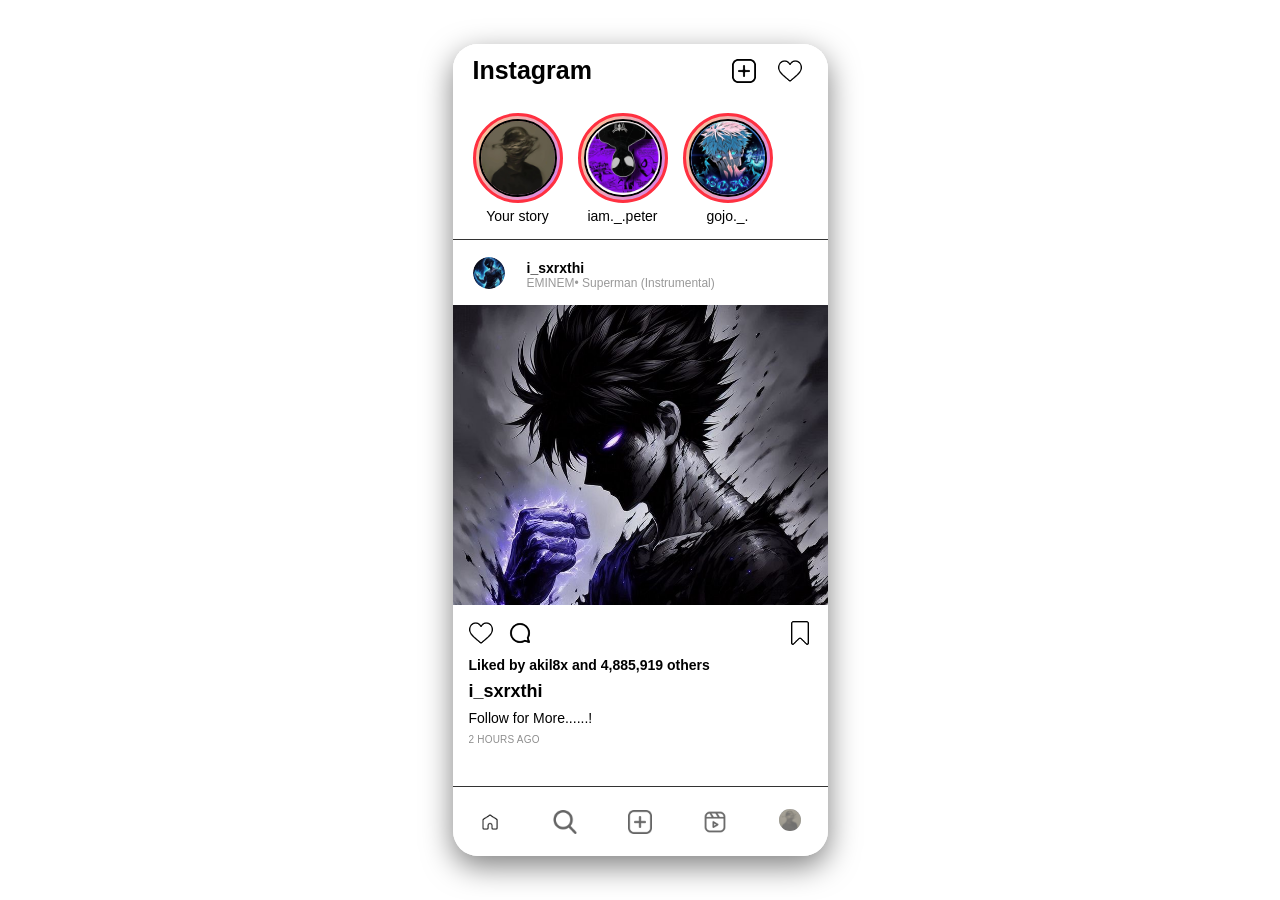
==== index.html @ 061424a2 "Initial commit" ====
<!DOCTYPE html>
<html lang="en">
<head>
    <meta charset="UTF-8">
    <meta name="viewport" content="width=device-width, initial-scale=1.0">
    <title>Instagram</title>
    <link rel="stylesheet" href="style.css">
</head>
<body>
    <div class="phone-container">
        

        <div id="homePage" class="page active">
            <div class="header">
                <div>
                    
                    <h1 class="insta-logo">Instagram</h1>
                    <div class="header-actions">
                        <img src="moree.png" class="header-icon" alt="Upload">
                        <img src="heart.png" class="header-icon" alt="Notifications">
                    </div>
                </div>
            </div>

            <div class="stories-section">
                <div class="stories">
                    <div class="story">
                        <div class="story-pic has-story">
                            <img src="7fcf8ed2-b552-45db-b5a7-2cce4ccdba39.jpg" alt="Virat Kohli" class="story-avatar">
                        </div>
                        <div class="story-name"><p>Your story</p></div>
                    </div>
                    <div class="story">
                        <div class="story-pic has-story">
                            <img src="941aaa55-2113-4770-9723-f524608c39d5.jpg" alt="Virat Kohli" class="story-avatar">
                        </div>
                        <div class="story-name"><p>iam._.peter</p></div>
                    </div>
                    <div class="story">
                        <div class="story-pic has-story">
                            <img src="b296944f-5e3f-4d79-9b2f-65186f48e4ed.jpg" alt="Chris" class="story-avatar">
                        </div>
                        <div class="story-name"><p>gojo._.</p></div>
                    </div>
                </div>
            </div>

            <div class="feed">
                <div class="post">
                    <div class="post-header">
                        <div class="post-user">
                            <div class="post-user-avatar">
                                <img src="download (4).jpg" alt="User" class="user-img">
                            </div>
                            <div>
                                <div class="post-username"><p>i_sxrxthi</p></div>
                                <div class="post-location">EMINEM• Superman (Instrumental) </div>
                            </div>
                        </div>
                     
                    </div>
                    <img src="download (3).jpg" class="post-image" alt="Post image"/>
                    <div class="post-actions">
                        <div class="post-actions-left">
                            <img src="heart.png" class="action-icon" alt="Like">
                            <img src="bubble-chat.png" class="action-icon" alt="Comment">
                        </div>
                        <img src="save-instagram.png" class="action-icon" alt="Save">
                    </div>
                    <div class="post-content">
                        <div class="post-likes">Liked by akil8x and 4,885,919 others</div>
                        <div class="post-description">
                            <span class="username">i_sxrxthi</span>
                            <span class="caption"><p>Follow for More......!</p></span>
                        </div>
                        <div class="post-time">2 HOURS AGO</div>
                    </div>
                </div>
            </div>

       

        <div class="bottom-nav">
          <img src="home.png" class="nav-icon active" width="24" height="24" >
          <img src="search.png" class="nav-icon" width="24" height="24">
          <img src="moree.png" class="nav-icon" width="24" height="24">
          <img src="clapper.png" class="nav-icon" width="24" height="24">
        <a href="profile.html"><img src="7fcf8ed2-b552-45db-b5a7-2cce4ccdba39.jpg" class="nav-icon" onclick="showPage('profile')" style="width: 24px; height: 24px; border-radius: 50%; border: 1px solid white;"></a>
    </div>


</body>
</html>
---- style.css ----
* {
    margin: 0;
    padding: 0;
    box-sizing: border-box;
    font-family: -apple-system, BlinkMacSystemFont, "Segoe UI", Roboto, Helvetica, Arial, sans-serif;
    background-color: white ;
    color: black;
}

body {
    background-color:white;
    color: black;
    min-height: 100vh;
    width: 100%;
}

.header {
    background-color: white;
    
    border-bottom: 1px solid white;
    position: sticky;
    top: 0;
    z-index: 100;
}
.header h1{
    color: black;
}

.header > div {
    max-width: 935px;
    margin: 0 auto;
    padding: 12px 20px;
    display: grid;
    grid-template-columns: 1fr auto 1fr;
    align-items: center;
    gap: 20px;
}

.profile-header {
    display: flex;
    justify-content: space-between;
    align-items: center;
    padding: 12px 16px;
    border-bottom: 1px solid #262626;
}

.profile-username p {
    color: black;
    font-size: 20px;
    font-weight: 600;
    color: #fff;
    margin-right: auto;
    padding: 3px;
}

.header-icons {
    display: flex;
    gap: 20px;
    align-items: center;
}

.header-icon {
    width: 24px;
    height: 24px;
    cursor: pointer;
}

.save-icon {
    width: 22px;
    height: 28px;
    cursor: pointer;
    margin-left: 8px;
    opacity: 0.9;
    margin-top:6px;
}

.btn {
    padding: 7px 16px;
    border-radius: 8px;
    font-size: 14px;
    font-weight: 600;
    cursor: pointer;
    flex: 1;
    border: none;
    background-color: #262626;
    color: #fff;
}

.insta-logo {
    color:black;
    font-family: 'Instagram Sans', sans-serif;
    font-size: 25px;
    font-weight: 600;
    text-align: center;
        margin-right: 120px;
}

.header-actions {
    display: flex;
    gap: 22px;
    align-items: center;
    justify-content: flex-end;
}

.navbar {
    position: fixed;
    top: 0;
    left: 0;
    width: 100%;
    height: 60px;
    background: #000;
    border-bottom: 1px solid #262626;
    display: flex;
    justify-content: center;
    padding: 5px 0;
    z-index: 1;
}

.nav-wrapper {
    width: 70%;
    max-width: 1000px;
    display: flex;
    justify-content: space-between;
    align-items: center;
}

.brand-img {
    height: 100%;
    margin-top: 5px;
}

.nav-items {
    display: flex;
    align-items: center;
}

.icon {
    height: 24px;
    margin: 0 10px;
    cursor: pointer;
}

.user-profile {
    width: 24px;
    height: 24px;
    border-radius: 50%;
    background: #555;
}        body {
            background-color: #000;
            font-family: Arial, sans-serif;
            min-height: 100vh;
        }

        .phone-container {
            background-color: #000;
            width: 100%;
            min-height: 100vh;
            position: relative;
        }

        
        @media screen and (min-width: 768px) {
            body {
                background-color:white;
                padding: 20px;
                min-height: 100vh;
                display: flex;
                justify-content: center;
                align-items: center;
            }
            
            .phone-container {
                background-color: white;
                width: 375px;
                height: 812px;
                border-radius: 25px;
                overflow: hidden;
                box-shadow: 0 10px 30px rgba(0, 0, 0, 0.5);
                min-height: auto;
            }
        }

        .status-bar {
            display: flex;
            justify-content: space-between;
            align-items: center;
            padding: 12px 20px;
            color: white;
            font-size: 14px;
            font-weight: 500;
        }

        .status-left {
            display: flex;
            align-items: center;
            gap: 5px;
        }

        .status-right {
            display: flex;
            align-items: center;
            gap: 5px;
        }

        .page {
    
            height: calc(100% - 40px);
            overflow-y: auto;
        }

        .page.active {
            display: block;
        }

.profile-header {
            display: flex;
            justify-content: space-between;
            align-items: center;
            padding: 15px 20px;
            background-color:white;
            border-bottom: 1px solid #262626;
        }

        .username-container {
            flex: 1;
            text-align: center;
        }

        .profile-username {
            color:black;
            font-size: 16px;
            font-weight: 600;
        }

        .header-icon {
            width: 24px;
            height: 24px;
            cursor: pointer;
            filter: brightness(1.1) contrast(1.1);
        }        .insta-logo {
            color: #fff;
            font-family: 'Instagram Sans', sans-serif;
            font-size: 25px;
            font-weight: 600;
        }

        .header-actions {
            display: flex;
            gap: 22px;
            align-items: center;
        }

        .header-icon {
            width: 24px;
            height: 24px;
            cursor: pointer;
        }

        .username {
            font-size: 18px;
            font-weight: 600;
            display: flex;
            align-items: center;
            gap: 8px;
        }

        .icon {
            width: 24px;
            height: 24px;
            cursor: pointer;
        }

        .profile-section {
            padding: 20px;
            color: white;
        }

        .profile-top {
            display: flex;
            align-items: center;
            gap: 20px;
            margin-bottom: 15px;
        }

        .profile-pic {
            width: 150px;
            height: 150px;
            border-radius: 50%;
            background: linear-gradient(120deg, #fccb90 0%, #d57eeb 100%);
            padding: 3px;
        }

        .profile-avatar {
            width: 100%;
            height: 100%;
            border-radius: 50%;
            background-color: #262626;
            border: 3px solid #000;
        }

.username-display {
    color: #fff;
    font-size: 16px;
    font-weight: 600;
    margin-bottom: 12px;
    padding: 0 16px;
}

.profile-stats {
    display: flex;
    justify-content: space-around;
    margin-bottom: 12px;
}        .stat {
            text-align: center;
        }

        .stat-number {
            font-size: 18px;
            font-weight: bold;
        }

        .stat-label {
            font-size: 12px;
            color: #999;
        }

        .profile-info h3 {
            font-size: 16px;
            margin-bottom: 5px;
        }

        .profile-info p {
            font-size: 14px;
            color:black
            ;
        }

        .profile-buttons {
            display: flex;
            gap: 10px;
            margin: 20px 0;
        }

        .btn {
            padding: 8px 16px;
          
            border-radius: 8px;
            font-size: 14px;
            font-weight: 600;
            cursor: pointer;
            flex: 1;
        }

        .btn-primary {
            background-color: #444;
            color: white;
        }

        .btn-secondary {
            background-color: #333;
            color: white;
        }

        .profile-tabs {
            display: flex;
            justify-content: space-around;
            border-top: 1px solid #333;
            padding: 15px 0;
            margin-top: 20px;
        }

        .tab-icon {
            width: 20px;
            height: 20px;
            opacity: 0.5;
        }

        .tab-icon.active {
            opacity: 1;
        }

        .no-posts {
            text-align: center;
            padding: 50px 20px;
            color: white;
        }

        .camera-icon {
            width: 60px;
            height: 60px;
            border: 2px solid #333;
            border-radius: 50%;
            display: flex;
            align-items: center;
            justify-content: center;
            margin: 0 auto 20px;
        }

        .stories-section {
            padding: 15px 20px;
            border-bottom: 1px solid #333;
        }

        .stories {
            display: flex;
            gap: 15px;
            overflow-x: auto;
        }

        .story {
            text-align: center;
            min-width: 70px;
        }

        .story-pic {
            width: 66px;
            height: 66px;
            border-radius: 50%;
            display: flex;
            align-items: center;
            justify-content: center;
            margin-bottom: 5px;
            position: relative;
            padding: 2px;
        }

        .story-pic.has-story {
            background: linear-gradient(120deg, #fccb90 0%, #d57eeb 100%);
            padding: 3px;
        }

        .story-avatar {
            width: 100%;
            height: 100%;
            border-radius: 50%;
            border: 3px solid #000;
            object-fit: cover;
        }

        .post-user-avatar {
            width: 32px;
            height: 32px;
            border-radius: 50%;
            overflow: hidden;
            margin-right: 10px;
        }

        .user-img {
            width: 100%;
            height: 100%;
            object-fit: cover;
        }

        .story-pic.add-story {
            border: 1px dashed #666;
        }

        .story-name {
            font-size: 12px;
            color: white;
            text-align: center;
        }

        .post {
            margin-bottom: 20px;
        }

        .post-header {
            display: flex;
            align-items: center;
            justify-content: space-between;
            padding: 15px 20px;
        }

        .post-user {
            display: flex;
            align-items: center;
            gap: 12px;
        }

        .post-user img {
            width: 32px;
            height: 32px;
            border-radius: 50%;
            object-fit: cover;
        }

        .post-username {
            font-size: 14px;
            font-weight: 600;
            color: white;
        }

        .post-location {
            font-size: 12px;
            color: #999;
        }

        .post-image {
            width: 100%;
            height: 300px;
            object-fit: cover;
        }

        .post-actions {
            display: flex;
            justify-content: space-between;
            align-items: center;
            padding: 12px 16px;
        }

        .post-actions-left {
            display: flex;
            gap: 16px;
        }

        .action-icon {
            width: 24px;
            height: 24px;
            cursor: pointer;
            filter: brightness(1.1) contrast(1.1);
        }

        .more-options {
          
            cursor: pointer;
            filter: brightness(1.1) contrast(1.1);
        }

        .header-icon {
            width: 24px;
            height: 24px;
            cursor: pointer;
            filter: brightness(1.1) contrast(1.1);
        }

        .post-content {
            padding: 0 16px 16px 16px;
            color: white;
        }

        .profile-top {
            display: flex;
            align-items: flex-start;
          
            gap: 30px;
        }

.story-pic {
    width: 90px;
    height: 90px;
    border-radius: 50%;
    padding: 3px;
    background-color: #262626;
}        .has-story {
            padding: 2px;
            border: 3px solid #ff3040;
            border-radius: 50%;
        }

        .story-avatar {
            width: 100%;
            height: 100%;
            object-fit: cover;
            border-radius: 50%;
            border: 2px solid #000;
        }

        .story-name {
            color: #fff;
            font-size: 14px;
            text-align: center;
            margin-top: 4px;
        }
       
        .profile-left {
            flex-shrink: 0;
        }

        .profile-right {
            flex-grow: 1;
            display: flex;
            flex-direction: column;
       
        }

        .username-display {
            color: #fff;
            font-size: 20px;
            font-weight: 600;
            margin-top: 8px;
        }

        .profile-stats {
            display: flex;
            gap: 24px;
        }

        .stat {
            text-align: center;
        }

        .post-likes {
            font-weight: 600;
            font-size: 14px;
            margin-bottom: 8px;
        }

        .post-description {
            font-size: 14px;
            margin-bottom: 8px;
        }

        .username {
            font-weight: 600;
            margin-right: 6px;
        }

        .caption {
            color: #f5f5f5;
        }

        .post-time {
            font-size: 10px;
            color: #8e8e8e;
            text-transform: uppercase;
            letter-spacing: 0.2px;
        }

        .post-actions-left {
            display: flex;
            gap: 15px;
        }

        .bottom-nav {
            position: absolute;
            bottom: 0;
            left: 0;
            right: 0;
            color: black;
            border-top: 1px solid #333;
            display: flex;
            justify-content: space-around;
            align-items: center;
            padding: 15px 0;
            height: 70px;
            background-color: white;
        }
        .caption p{
            margin-top: 8px;
        }

        .nav-icon {
            width: 24px;
            height: 24px;
            cursor: pointer;
            opacity: 0.6;
        }

        .nav-icon.active {
            opacity: 1;
        }

    i{
        color: white;
    }
    .post-username p{
        margin-top: 5px;
    }
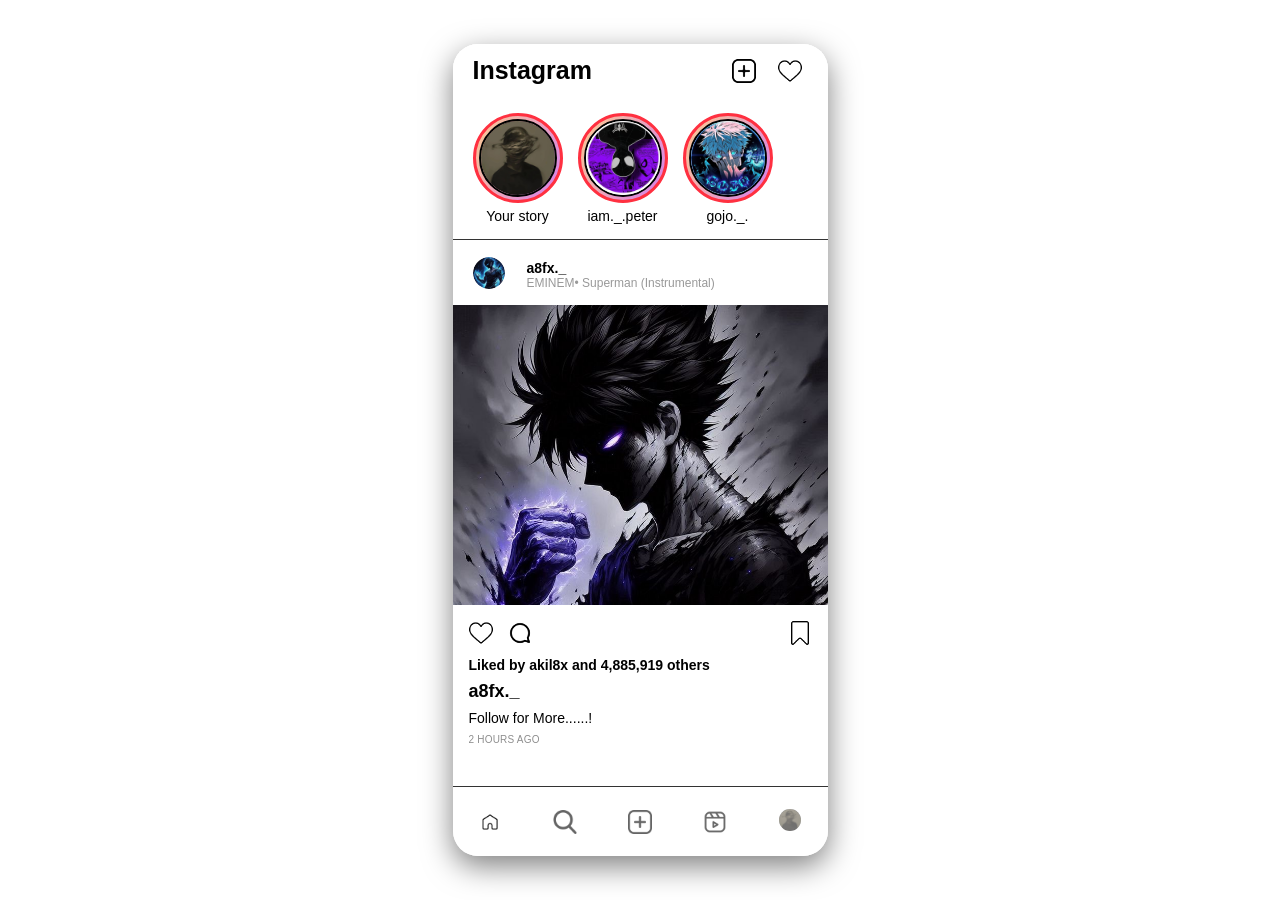
==== commit 7326d2a7: "Update index.html" ====
--- a/index.html
+++ b/index.html
@@ -53,7 +53,7 @@
                                 <img src="download (4).jpg" alt="User" class="user-img">
                             </div>
                             <div>
-                                <div class="post-username"><p>i_sxrxthi</p></div>
+                                <div class="post-username"><p>a8fx._</p></div>
                                 <div class="post-location">EMINEM• Superman (Instrumental) </div>
                             </div>
                         </div>
@@ -70,7 +70,7 @@
                     <div class="post-content">
                         <div class="post-likes">Liked by akil8x and 4,885,919 others</div>
                         <div class="post-description">
-                            <span class="username">i_sxrxthi</span>
+                            <span class="username">a8fx._</span>
                             <span class="caption"><p>Follow for More......!</p></span>
                         </div>
                         <div class="post-time">2 HOURS AGO</div>
@@ -90,4 +90,4 @@
 
 
 </body>
-</html>+</html>
